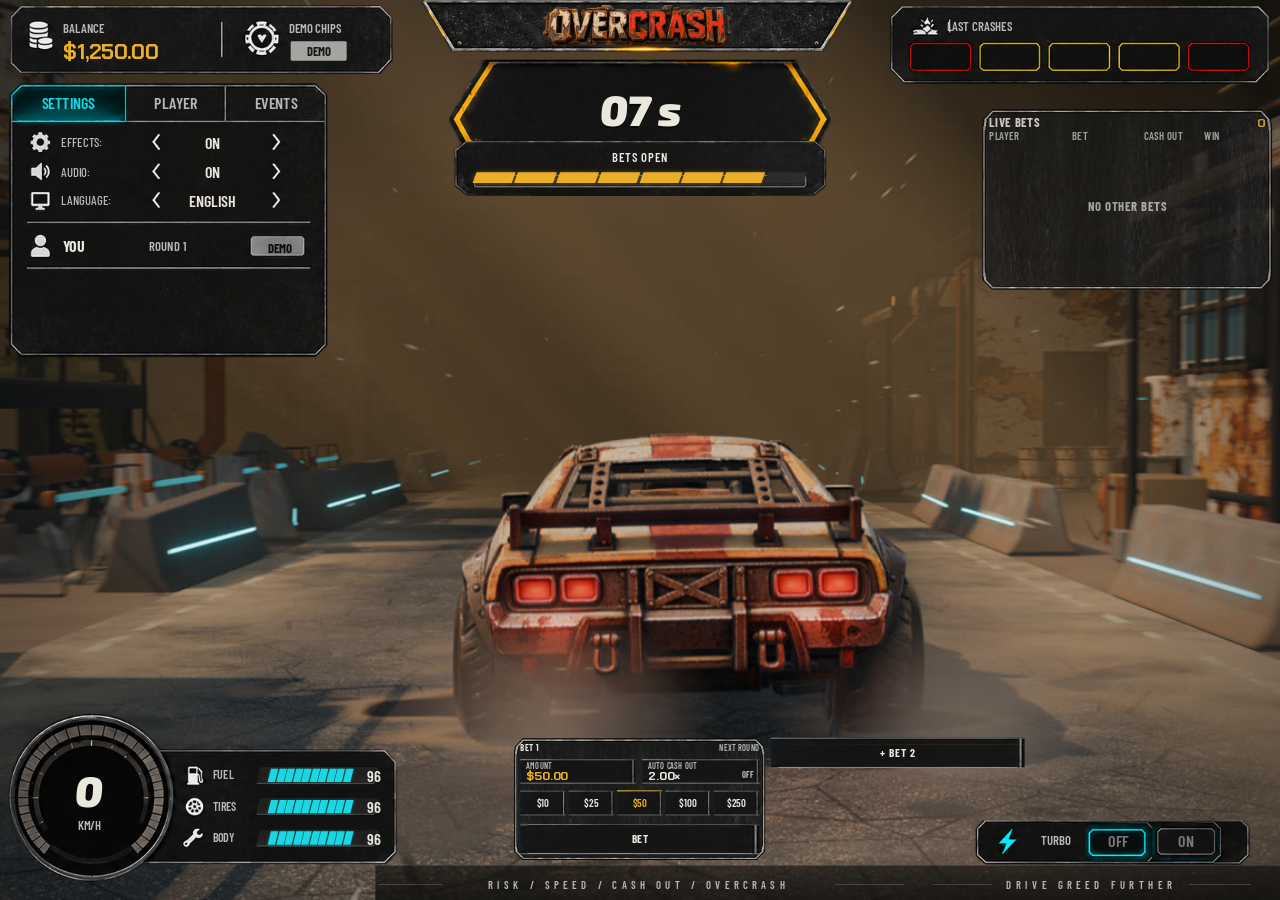
==== game/index.html @ f199aa6d "OverCrash: demo jogável (sem servidor) Co-Authored-By: Claude Opus 5.5 <noreply@anthropic.com>" ====
<!doctype html>
<html lang="pt-BR">
<head>
<meta charset="utf-8">
<meta name="viewport" content="width=device-width,initial-scale=1,viewport-fit=cover">
<title>OverCrash</title>
<link rel="preconnect" href="https://fonts.googleapis.com">
<link rel="preconnect" href="https://fonts.gstatic.com" crossorigin>
<link href="https://fonts.googleapis.com/css2?family=Barlow+Condensed:ital,wght@0,500;0,600;0,700;1,900&family=Chakra+Petch:wght@700&family=Exo+2:ital,wght@1,900&display=swap" rel="stylesheet">
<link rel="stylesheet" href="hud.css?v=41">
</head>
<body>
<main class="game" id="game" data-phase="idle">
  <video id="road" muted loop playsinline preload="auto" aria-hidden="true"></video>
  <!-- Cena de quebra (Blender, mesma câmera da corrida): entra por cima da corrida no fim da rodada -->
  <video class="crashVid" data-hazard="wall" muted playsinline preload="auto" aria-hidden="true" hidden></video>
  <video class="crashVid" data-hazard="cliff" muted playsinline preload="auto" aria-hidden="true" hidden></video>
  <video class="crashVid" data-hazard="bridge" muted playsinline preload="auto" aria-hidden="true" hidden></video>
  <div class="tint" aria-hidden="true"></div>

  <!-- Palco 1920×1080: coordenadas do quadro "HUD HÍBRIDO" do Figma (51:2715). Artes = PNGs do Codex. -->
  <div class="stage" id="stage">
    <!-- Fundo escuro do MENU dentro do palco: escurece o jogo, mas o painel aberto (z 5) fica por cima (Celio, 14/10) -->
    <div class="backdrop" id="backdrop" hidden></div>
    <div class="g" id="g-title" data-box="632,0,649,78" style="width:649px;height:78px"><div class="gi" style="transform:translate(-632px,0px)">
    <!-- Placa vazia + logo principal do Codex (item 9, Figma 67:8606; title-item9-layout.json × 1920/1672) -->
    <img class="art" src="assets/hud/title-empty.png" alt="" style="left:632px;top:0;width:649px;height:78px">
    <div class="title-logo" style="left:814px;top:6.89px;width:284.78px;height:63.7px">
      <img src="assets/hud/logo-principal.png" alt="OverCrash" style="left:-1.47px;top:-15.19px;width:289.32px;height:96.48px">
    </div>
    </div></div>
    <div class="g" id="g-balance" data-box="9,0,587,118" style="width:587px;height:118px"><div class="gi" style="transform:translate(-9px,0px)">
    <!-- Saldo -->
    <section aria-label="Saldo" data-i18n-aria="aBalance">
      <img class="art" src="assets/hud/balance.png" alt="" style="left:9px;top:0;width:587px;height:118px">
      <span class="t lbl" style="left:95px;top:28px;width:201px;height:28px" data-i18n="balance">SALDO</span>
      <strong class="t val amber" id="balance" style="left:94px;top:56px;width:300px;height:44px;font-size:32px">—</strong>
      <span class="t lbl" id="demoTitle" style="left:433px;top:29px;width:140px;height:25px" data-i18n="demoChips">FICHAS DEMO</span>
      <span class="t plate" id="demoMark" style="left:436px;top:62px;width:84px;height:29px">DEMO</span>
    </section>


    </div></div>
    <div class="g" id="g-history" data-box="1327,0,588,134" style="width:588px;height:134px"><div class="gi" style="transform:translate(-1327px,0px)">
    <!-- Últimas quebras -->
    <section aria-label="Últimas quebras" data-i18n-aria="aLast">
      <img class="art" src="assets/hud/history.png" alt="" style="left:1327px;top:0;width:588px;height:134px">
      <span class="t lbl" style="left:1420px;top:24px;width:367px;height:30px" data-i18n="lastCrashes">ÚLTIMAS QUEBRAS</span>
      <ol id="history" class="history"></ol>
    </section>


    </div></div>
    <div class="g" id="g-side" data-box="8,119,488,424" style="width:488px;height:424px"><div class="gi" style="transform:translate(-8px,-119px)">
    <!-- Painel lateral -->
    <aside aria-label="Painel" data-i18n-aria="aPanel">
      <!-- Painel sem os ícones fixos de eventos (Codex, item 10, Figma 67:8766); cada evento desenha o seu ícone -->
      <img class="art" src="assets/hud/side-sem-eventos.png" alt="" style="left:8px;top:119px;width:488px;height:424px">
      <div class="tabs" role="tablist">
        <img class="art" id="tabArtOff" src="assets/hud/tab-player.png" alt="" hidden>
        <img class="art" id="tabArtOn" src="assets/hud/tab-config-active.png" alt="" hidden>
        <button class="t tab" role="tab" aria-selected="true" data-tab="config" data-i18n="tabConfig" style="left:14px;top:124px;width:177px;height:58px">CONFIGURAÇÃO</button>
        <button class="t tab" role="tab" aria-selected="false" data-tab="player" data-i18n="tabPlayer" style="left:188px;top:124px;width:151px;height:58px">JOGADOR</button>
        <button class="t tab" role="tab" aria-selected="false" data-tab="events" data-i18n="tabEvents" style="left:339px;top:124px;width:150px;height:58px">EVENTOS</button>
      </div>

      <!-- Aba CONFIGURAÇÃO: composição da arte (3 ajustes, jogador, 3 últimos eventos) -->
      <div data-pane="config">
        <span class="t lbl2" style="left:92px;top:195px;width:150px;height:37px" data-i18n="effects">EFEITOS:</span>
        <button class="t arrow" id="autoDown" aria-label="Ligar ou desligar os efeitos" data-i18n-aria="aFx" style="left:216px;top:192px;width:40px;height:43px"></button>
        <button class="t setv center" id="autoVal" aria-label="Efeitos" style="left:256px;top:195px;width:125px;height:37px">ON</button>
        <button class="t arrow" id="autoUp" aria-label="Ligar ou desligar os efeitos" data-i18n-aria="aFx" style="left:396px;top:192px;width:40px;height:43px"></button>

        <span class="t lbl2" style="left:92px;top:239px;width:150px;height:37px" data-i18n="audio">ÁUDIO:</span>
        <button class="t arrow" data-toggle="audio" aria-label="Ligar ou desligar o som" data-i18n-aria="aSound" style="left:216px;top:236px;width:40px;height:43px"></button>
        <button class="t setv center" id="audioVal" data-toggle="audio" aria-label="Áudio" style="left:256px;top:239px;width:125px;height:37px">ON</button>
        <button class="t arrow" data-toggle="audio" aria-label="Ligar ou desligar o som" data-i18n-aria="aSound" style="left:396px;top:236px;width:40px;height:43px"></button>

        <span class="t lbl2" style="left:92px;top:282px;width:150px;height:37px" data-i18n="language">IDIOMA:</span>
        <button class="t arrow" data-lang-step="-1" aria-label="Idioma anterior" data-i18n-aria="aLangPrev" style="left:216px;top:279px;width:40px;height:43px"></button>
        <output class="t setv center" id="langVal" aria-label="Idioma" style="left:256px;top:282px;width:125px;height:37px">PORTUGUÊS</output>
        <button class="t arrow" data-lang-step="1" aria-label="Próximo idioma" data-i18n-aria="aLangNext" style="left:396px;top:279px;width:40px;height:43px"></button>

        <span class="t name" id="playerName" style="left:94px;top:348px;width:118px;height:40px">VOCÊ</span>
        <span class="t lbl" id="playerRounds" style="left:224px;top:348px;width:150px;height:40px">RODADA 0</span>
        <span class="t plate2 center" id="playerDemo" style="left:384px;top:355px;width:72px;height:32px">DEMO</span>

        <ol class="mini-log" id="miniLog"></ol>
      </div>

      <!-- Aba JOGADOR: jogo responsável -->
      <div class="pane" data-pane="player" hidden>
        <div class="row"><span data-i18n="sessTime">TEMPO DE SESSÃO</span><b id="sessTime">0 min</b></div>
        <div class="row"><span data-i18n="rounds">RODADAS</span><b id="sessRounds">0</b></div>
        <div class="row"><span data-i18n="result">RESULTADO</span><b id="sessNet">R$ 0,00</b></div>
        <div class="row"><span data-i18n="lossLimit">LIMITE DE PERDA</span><b id="sessLimit">SEM LIMITE</b></div>
        <div class="row limit"><input id="limitIn" aria-label="Limite de perda em 24 horas (R$)" data-i18n-aria="aLimit" type="number" min="1" step="1" inputmode="numeric" placeholder="R$ limite"><button type="button" id="limitSet" data-i18n="apply">APLICAR</button></div>
        <p class="note" data-i18n="limitNote">O limite só pode ser reduzido nesta sessão.</p>
        <button type="button" class="ghost" id="sessionEnd" data-i18n="takeBreak">FAZER UMA PAUSA</button>
      </div>

      <!-- Aba EVENTOS: registro completo -->
      <div class="pane" data-pane="events" hidden><ol class="log" id="log"><li class="muted">Nenhum evento ainda.</li></ol></div>
    </aside>


    </div></div>
    <div class="g" id="g-speed" data-box="6,793,598,269" style="width:598px;height:269px"><div class="gi" style="transform:translate(-6px,-793px)">
    <!-- Velocímetro e telemetria -->
    <section aria-label="Painel do carro" data-i18n-aria="aCar">
      <img class="art" src="assets/hud/speed-telemetry.png" alt="" style="left:6px;top:793px;width:598px;height:269px">
      <svg class="arc" id="arc" viewBox="0 0 1920 1080" aria-hidden="true"></svg>
      <strong class="t speed center" id="speed" style="left:47px;top:879px;width:171px;height:72px">0</strong>
      <span class="t lbl center" style="left:69px;top:953px;width:130px;height:28px">KM/H</span>
      <span class="t lbl tele-l" style="left:319px;top:878px;width:90px;height:28px" data-i18n="fuel">COMBUSTÍVEL</span>
      <span class="t lbl tele-l" style="left:319px;top:925px;width:90px;height:28px" data-i18n="tires">PNEUS</span>
      <span class="t lbl tele-l" style="left:319px;top:972px;width:90px;height:28px" data-i18n="hull">LATARIA</span>
      <div class="segs" id="fuel" style="left:404px;top:883px"></div>
      <div class="segs" id="tires" style="left:404px;top:930px"></div>
      <div class="segs" id="hull" style="left:404px;top:977px"></div>
      <span class="t num2 center" id="fuelN" style="left:540px;top:878px;width:41px;height:30px">—</span>
      <span class="t num2 center" id="tiresN" style="left:540px;top:925px;width:41px;height:30px">—</span>
      <span class="t num2 center" id="hullN" style="left:540px;top:972px;width:41px;height:30px">—</span>
    </section>


    </div></div>
    <!-- Turbo (só visual: não muda o resultado). Mesmas peças e coordenadas do conceito. -->
    <div class="g" id="g-turbo" data-box="1458,961,419,73" style="width:419px;height:73px"><div class="gi" style="transform:translate(-1458px,-961px)">
    <section aria-label="Turbo">
      <img class="art" src="assets/hud/turbo.png" alt="" style="left:1458px;top:961px;width:419px;height:73px">
      <img class="art" id="turboGlow" src="assets/hud/turbo-on.png" alt="" style="left:1726px;top:962px;width:100px;height:59px">
      <img class="art" id="turboPlain" src="assets/hud/turbo-off.png" alt="" style="left:1628px;top:967px;width:94px;height:51px">
      <span class="t lbl center" style="left:1535px;top:970px;width:91px;height:41px">TURBO</span>
      <span class="t sw center" id="turboOff" style="left:1637px;top:973px;width:76px;height:37px">OFF</span>
      <span class="t sw center" id="turboOn" style="left:1739.5px;top:973px;width:73px;height:37px">ON</span>
      <button class="t hit" id="turbo" role="switch" aria-checked="false" aria-label="Turbo" style="left:1458px;top:961px;width:419px;height:73px"></button>
      <i class="turboFill" id="turboFill" style="left:1640px;top:1014px"></i>
    </section>
    </div></div>

    <!-- Rodada compartilhada (Codex, item 11, Figma 68:8827): componentes montados pelo hud.js em unidades do quadro do Codex -->
    <div class="g c" id="g-phase"></div>
    <div class="g c" id="g-live"></div>
    <div class="g c" id="g-bet1"></div>
    <div class="g c" id="g-bet2"></div>
    <div class="g c" id="g-toast" aria-live="polite"></div>
    <div class="g c" id="g-mhead"></div>
    <div class="g c" id="g-mbal"></div>
    <div class="g c" id="g-mhist"></div>
    <div class="g c" id="g-tele"></div>
    <!-- TURBO no celular (Celio, 14/10: "não estou vendo o turbo no mobile"); no desktop fica no painel do conceito -->
    <div class="g c" id="g-mturbo"><button type="button" class="m-turbo" id="mTurbo" aria-label="Turbo"><img src="assets/hud/eventos/turbo-activated.png" alt=""><span>TURBO</span></button></div>

    <!-- Rodapé do conceito (só desktop): faixa escura + duas frases com fios, medidas no quadro aprovado -->
    <div class="foot-band" id="footBand" aria-hidden="true"></div>
    <div class="g" id="g-foot" data-box="567,1040,789,32" style="width:789px;height:32px" aria-hidden="true"><div class="gi" style="transform:translate(-567px,-1040px)">
      <i class="fline" style="left:567px;top:1056px;width:97px"></i>
      <span class="t foot" data-i18n="foot1" style="left:664px;top:1040px;width:588px;height:32px">RISCO / VELOCIDADE / RETIRADA / OVERCRASH</span>
      <i class="fline" style="left:1252px;top:1056px;width:104px"></i>
    </div></div>
    <div class="g" id="g-tag" data-box="1400,1040,476,32" style="width:476px;height:32px" aria-hidden="true"><div class="gi" style="transform:translate(-1400px,-1040px)">
      <i class="fline" style="left:1400px;top:1056px;width:89px"></i>
      <span class="t foot" data-i18n="foot2" style="left:1489px;top:1040px;width:295px;height:32px">LEVE A AMBIÇÃO MAIS LONGE</span>
      <i class="fline" style="left:1784px;top:1056px;width:92px"></i>
    </div></div>
  </div>
  <p class="status" id="status" role="status" hidden></p>
  <div class="modal" id="modal" hidden><div class="in"><p id="modalText"></p><button type="button" class="again" id="modalOk"><span id="modalBtn">OK</span></button></div></div>
  <!-- Colisão: camadas do Codex (Figma 62:3517), centradas como no componente "result / perdeu" (1248×702 em 1920×1080) -->
  <div class="crash" id="crash" hidden aria-live="assertive">
    <div class="crash-box" id="crashBox">
      <img class="c-glass" src="assets/crash/vidro-trincado.png" alt="">
      <img class="c-parts" src="assets/crash/particulas.png" alt="">
      <img class="c-title" id="crashArt" src="assets/resultado/quebrou-pt.png" alt="">
      <span class="c-mult" id="crashMult">EM 1,00×</span>
      <span class="c-cap" id="crashCap" data-i18n="roundOver">RODADA ENCERRADA</span>
    </div>
  </div>
  <div class="fx" id="fx" aria-hidden="true"><div class="fx-speed"></div><div class="fx-red"></div><svg class="fx-cracks" viewBox="0 0 1000 1000" preserveAspectRatio="none"><g id="cracks"></g></svg></div>
  <!-- Vitória: camadas do Codex (prévia previews/victory-*.png, caixa 960×540; posições medidas nela) -->
  <div class="result" id="result" hidden aria-live="polite">
    <div class="rbox" id="winBox">
      <img class="letter" id="winArt" src="assets/resultado/no-bolso-pt.png" alt="">
      <div class="wvalue"><strong id="winMain">+R$ 0,00</strong></div>
      <span class="wtext" id="winText"></span>
      <button type="button" class="again" id="again"><span data-i18n="again">NOVA CORRIDA</span></button>
    </div>
  </div>
</main>
<script src="hud.js?v=54"></script>
</body>
</html>
---- game/hud.css ----
/* OverCrash · HUD v3 (Claude). Arte do Codex (PNGs do quadro híbrido do Figma) + textos e indicadores vivos.
   O palco tem 1920×1080 e é escalado para caber na tela; o vídeo de fundo cobre a tela inteira. */
:root{
  --txt:#eae7dd; --mute:#b7b9b8; --amber:#eaaf28; --cyan:#19d7e3; --red:#e8331b; --ink:#0c1010;
  --label:"Barlow Condensed",sans-serif; --value:"Chakra Petch",sans-serif; --big:"Exo 2",sans-serif;
}
*{box-sizing:border-box}
[hidden]{display:none!important}
html,body{margin:0;height:100%;background:#0b0b0a;overflow:hidden}
body{font-family:var(--label);color:var(--txt)}
.game{position:fixed;inset:0;overflow:hidden;background:#0b0b0a}
#road,.crashVid{position:absolute;inset:0;width:100%;height:100%;object-fit:cover;transition:filter .15s}
.tint{position:absolute;inset:0;pointer-events:none;background:radial-gradient(ellipse at 50% 60%,transparent 50%,#0b0b0a99 100%)}

.stage{position:absolute;left:0;top:0;width:1920px;height:1080px;transform-origin:0 0}
/* Grupos: cada painel é movido inteiro pelo layout (hud.js); por dentro mantém as coordenadas do Figma */
.g{position:absolute;left:0;top:0;transform-origin:0 0}
.gi{position:absolute;left:0;top:0}
.menu{position:absolute;display:none;align-items:center;gap:10px;height:64px;padding:0 22px;border:2px solid #4b5052;cursor:pointer;
  background:linear-gradient(#24272a,#141617);color:var(--txt);font:700 28px var(--label);letter-spacing:.08em;
  clip-path:polygon(10px 0,100% 0,100% calc(100% - 10px),calc(100% - 10px) 100%,0 100%,0 10px)}
.menu::before{content:"";width:26px;height:18px;background:linear-gradient(var(--txt) 0 3px,transparent 3px 7.5px,var(--txt) 7.5px 10.5px,transparent 10.5px 15px,var(--txt) 15px 18px)}
.menu[aria-expanded="true"]{border-color:var(--cyan);color:var(--cyan)}
.backdrop{position:absolute;inset:-4000px;background:#000a;z-index:4}   /* dentro do palco: cobre a tela toda, abaixo do painel aberto */
.stage .art{position:absolute;display:block;pointer-events:none;user-select:none}
.title-logo{position:absolute;overflow:hidden;pointer-events:none}
.title-logo img{position:absolute;display:block;user-select:none}
.t{position:absolute;margin:0;padding:0;display:flex;align-items:center;white-space:nowrap;line-height:1}
.center{justify-content:center;text-align:center}
.right{justify-content:flex-end;text-align:right}
button.t,.cta,.hit{background:none;border:0;color:inherit;font:inherit;cursor:pointer;padding:0}
button:disabled{cursor:default}
button:focus-visible{outline:2px solid var(--cyan);outline-offset:2px}

.lbl{font:600 24.1px var(--label);color:var(--mute)}
.lbl2{font:500 23px var(--label);color:var(--mute)}
.spaced{font:500 18.4px var(--label);letter-spacing:2.3px}
.val{font-family:var(--value);font-weight:700}
.amber{color:var(--amber)}
.mult{justify-content:center;font:italic 900 119.4px var(--big);letter-spacing:-2.3px;color:var(--txt);text-shadow:0 4px 0 #0008}
.setv{font:600 24.1px var(--label);color:var(--txt)}
.name{font:700 26.4px var(--label);color:var(--txt)}
.plate{justify-content:center;font:700 23px var(--label);color:#171918;background:#a3a5a0;border-radius:2px}
.plate2{font:700 23px var(--label);color:#202322}
.speed{font:italic 900 65.4px var(--big);letter-spacing:-1.1px;color:var(--txt)}
.num2{font:600 24.1px var(--label);color:var(--txt)}
.sw{font:600 24.1px var(--label);color:#777c79}
.sw.on{color:var(--cyan)}

/* Abas */
/* button.tab: mais específico que button.t (font:inherit), senão a aba cai para 16 px */
button.tab{justify-content:center;font:600 23px var(--label);color:var(--mute)}
.tab[aria-selected="true"]{color:var(--cyan)}
.arrow{opacity:.001}
.arrow:disabled{cursor:default}

/* Últimas quebras: etiquetas de arte por cima das molduras fixas */
.history{list-style:none;margin:0;padding:0}
.history li{position:absolute;top:61px;width:98px;height:50px;display:flex;align-items:center;justify-content:center;
  font:600 28.7px var(--label);background:center/100% 100% no-repeat}
.history li[data-tier="low"]{color:var(--red);background-image:url(assets/hud/history-01-danger.png)}
.history li[data-tier="mid"]{color:var(--amber);background-image:url(assets/hud/history-02-amber.png)}
.history li.empty{color:var(--mute)}

/* Barra do freio automático: 6 segmentos */
.autobar{position:absolute;display:flex;gap:0;height:15px}
.autobar i{width:83px;height:15px;transform:skewX(-28deg);margin-right:0;position:relative}
.autobar i b{position:absolute;inset:2px 3px;background:var(--amber);transform-origin:left;transform:scaleX(0);box-shadow:0 0 8px #eaaf2866}

/* Aposta */
#chips button{position:absolute;display:flex;align-items:center;justify-content:center;font:600 25.2px var(--label);color:var(--txt);background:none;isolation:isolate}
/* Acesa: peça chip-25-active do Codex (85×56 no quadro) centrada na moldura + preenchimento âmbar do Figma (vetor 60:3250) */
#chips button[aria-checked="true"]{color:#111513}
#chips button[aria-checked="true"]::after{content:"";position:absolute;left:50%;top:50%;width:85px;height:56.3px;transform:translate(-50%,-50%);z-index:-2;
  background:center/100% 100% no-repeat url(assets/hud/chip-25-active.png)}
#chips button[aria-checked="true"]::before{content:"";position:absolute;left:50%;top:50%;width:73.5px;height:45.9px;transform:translate(-50%,-50%);z-index:-1;background:#eaaf28;
  clip-path:polygon(4.6px 0,calc(100% - 4.6px) 0,100% 4.6px,100% calc(100% - 4.6px),calc(100% - 4.6px) 100%,4.6px 100%,0 calc(100% - 4.6px),0 4.6px)}
#chips button:disabled:not([aria-checked="true"]){color:#6d706e}
.halo-cover{position:absolute;left:110px;top:598px;width:106px;height:77px;background:#1a1b1c;filter:blur(5px);border-radius:10px;pointer-events:none}
.release{justify-content:center}
.release span{margin-left:120px;font:600 31px var(--label);color:var(--txt);width:295px;text-align:center}
.release:disabled span{color:#6d706e}
.release:not(:disabled):hover{filter:brightness(1.25)}

/* Velocímetro: arco ativo em segmentos */
.arc{position:absolute;left:0;top:0;width:1920px;height:1080px;pointer-events:none}
.arc path{fill:#2a3033;opacity:0}
.arc path.on{fill:var(--cyan);opacity:1;filter:drop-shadow(0 0 4px #19d7e388)}

/* Telemetria: 10 segmentos */
.segs{position:absolute;display:flex;gap:1.5px;height:20px}
.segs i{width:11px;height:20px;transform:skewX(-14deg);background:transparent}
.segs i.on{background:var(--cyan);box-shadow:0 0 5px #19d7e355}
.segs.low i.on{background:var(--red);box-shadow:0 0 5px #e8331b66}

/* Botão principal */
.cta{position:absolute;padding:0;transition:filter .12s,transform .08s}
.cta img{position:absolute;inset:0;width:100%;height:100%}
.ctaTitle{justify-content:center;font:italic 900 53.9px var(--label);color:var(--ink)}
.ctaValue{justify-content:center;font:700 33.3px var(--label);color:var(--ink)}
.cta:disabled{filter:grayscale(.85) brightness(.55)}
.cta:not(:disabled):hover{filter:brightness(1.08)}
.cta:not(:disabled):active{transform:translateY(2px)}
.hit{position:absolute}
.turboFill{position:absolute;display:block;width:0;height:3px;background:var(--cyan);box-shadow:0 0 6px var(--cyan)}

/* Abas JOGADOR e EVENTOS: painel por cima da composição */
.pane{position:absolute;left:16px;top:182px;width:472px;height:353px;padding:16px 22px;
  background:linear-gradient(#1b1d1e,#151617);font:600 21px var(--label);color:var(--mute);overflow:auto}
.pane .row{display:flex;justify-content:space-between;align-items:center;padding:7px 0;border-bottom:1px solid #2c2f30}
.pane .row b{color:var(--txt);font-weight:600}
.pane .limit input{width:58%;height:38px;background:#0f1011;border:1px solid #3a3e40;color:var(--txt);font:600 20px var(--label);padding:0 10px}
.pane .limit button,.pane .ghost{height:38px;padding:0 16px;background:#2a2e30;border:1px solid #474c4f;color:var(--txt);font:700 19px var(--label);letter-spacing:.06em;cursor:pointer}
.pane .note{margin:8px 0 10px;font-size:17px;color:#8d918f}
.pane .ghost{width:100%}
.log,.mini-log{list-style:none;margin:0;padding:0}
.log li{display:flex;gap:14px;padding:6px 0;border-bottom:1px solid #2a2d2e}
.log time{color:#8d918f;min-width:52px}
.log span{color:var(--txt)}
.log .muted{color:#8d918f}
.mini-log li{position:absolute;left:44px;width:430px;height:36px;display:flex;align-items:center;font:600 23px var(--label)}
.mini-log time{width:111px;font-weight:500;color:var(--mute)}
.mini-log img{position:absolute;left:74.2px;top:4.2px;width:27.6px;height:27.6px}
.mini-log span{color:var(--mute)}
.mini-log li:first-child span{color:var(--cyan)}

/* Momentos de impacto (tela inteira) */
#road.frozen{filter:grayscale(.65) contrast(1.25) brightness(.62)}
.game.lose #road.frozen{filter:grayscale(.4) contrast(1.3) brightness(.5) sepia(.35) hue-rotate(-20deg) saturate(1.6)}
.fx{position:absolute;inset:0;pointer-events:none}
.fx>div,.fx svg{position:absolute;inset:0;width:100%;height:100%;opacity:0}
.fx-speed{background:repeating-conic-gradient(from 0deg at 50% 52%,transparent 0 2.4deg,#ffffff55 2.4deg 2.7deg,transparent 2.7deg 6deg);
  -webkit-mask:radial-gradient(ellipse at 50% 52%,transparent 22%,#000 70%);mask:radial-gradient(ellipse at 50% 52%,transparent 22%,#000 70%)}
.fx-red{background:radial-gradient(ellipse at 50% 50%,#e8331b33,#e8331b88)}
.fx-cracks path{fill:none;stroke:#f3efe4;stroke-width:2.2;stroke-linecap:round;filter:drop-shadow(1px 1px 0 #000)}
.fx.speed .fx-speed{animation:lines .9s ease-out}
.fx.win .fx-speed{animation:lines 1.2s ease-out}
.fx.lose .fx-red{animation:redhold 1.8s ease-out forwards}
.fx.lose .fx-cracks{opacity:1}
.fx.lose .fx-cracks path{stroke-dasharray:var(--len);stroke-dashoffset:var(--len);animation:crack .2s ease-out forwards}
@keyframes lines{0%{opacity:0;transform:scale(1.12)}25%{opacity:1}100%{opacity:0;transform:scale(1)}}
@keyframes redhold{0%{opacity:1}100%{opacity:.55}}
@keyframes crack{to{stroke-dashoffset:0}}
.game.shake .stage{animation:shake .45s}
@keyframes shake{15%{translate:-8px 5px}30%{translate:7px -6px}45%{translate:-5px 3px}60%{translate:4px -2px}80%{translate:-2px 1px}}

/* Vitória (camadas do Codex): caixa de 960×540; posições medidas na prévia previews/victory-pt.png */
.result{position:absolute;inset:0;pointer-events:none;background:radial-gradient(ellipse at 50% 42%,#0b0b0a99 0%,#0b0b0ad9 70%);animation:dim .3s ease-out both}
@keyframes dim{from{opacity:0}to{opacity:1}}
.rbox{position:absolute;left:0;top:0;width:960px;height:540px;transform-origin:0 0}
.rbox .letter{position:absolute;left:29.4px;top:-99.9px;width:900px;height:506.6px;animation:slam .34s cubic-bezier(.2,1.5,.45,1) .04s both}
.wvalue{position:absolute;left:159px;top:217px;width:643px;height:117px;display:flex;align-items:center;justify-content:center;animation:capIn .3s ease-out .2s both;
  border-style:solid;border-width:0;border-image:url(assets/hud/mult-frame.png) 14 80 14 80 fill / 16px 92px stretch}
.wvalue strong{font:700 58px var(--value);color:var(--amber)}
.wtext{position:absolute;left:150px;top:356px;width:660px;height:36px;display:flex;align-items:center;justify-content:center;white-space:nowrap;overflow:hidden;font:700 max(30px,calc(13px / var(--rs,1))) var(--label);color:#f2e5ce;
  text-shadow:0 2px 6px #000;animation:capIn .3s ease-out .32s both}
.again{position:absolute;left:290px;top:442px;width:380px;height:62px;border:0;padding:0;cursor:pointer;pointer-events:auto;
  background:center/100% 100% no-repeat url(assets/hud/button-neutral.png);animation:capIn .3s ease-out .45s both;
  transform-origin:50% 0;scale:max(1,calc(44 / (62 * var(--rs,1))))}
.again span{font:700 30px var(--label);color:#f2e5ce}
.again:hover{filter:brightness(1.25)}
.status{display:none}

/* Rodapé do conceito (só desktop) */
.foot-band{position:absolute;height:52px;z-index:-1;pointer-events:none;border-top:1px solid #ffffff1f;
  background:linear-gradient(#0b0b0a99,#0b0b0acc)}
.foot{justify-content:center;font:600 16.5px var(--label);letter-spacing:.42em;color:var(--mute)}
.fline{position:absolute;display:block;height:1px;background:#8d918f80}

/* Colisão (arte do Codex): vidro, partículas e letreiro entram por camadas e ficam até a próxima corrida */
.crash{position:absolute;inset:0;pointer-events:none;background:radial-gradient(ellipse at 50% 46%,transparent 30%,#6e0b0480 75%,#3a0502c0 100%);transition:opacity .25s}
.crash.out{opacity:0}
.crash-box{position:absolute;left:0;top:0;width:1248px;height:702px;transform-origin:0 0}
.crash-box img{position:absolute;inset:0;width:100%;height:100%}
.c-glass{opacity:.75;animation:glassIn .16s ease-out both}
.c-parts{animation:partsOut 1.3s cubic-bezier(.15,.8,.3,1) both}
.c-title{animation:slam .34s cubic-bezier(.2,1.5,.45,1) .04s both}
.c-title-text{position:absolute;left:0;right:0;top:215px;text-align:center;font:italic 900 168px/1 var(--big);letter-spacing:-2px;color:#e8331b;
  -webkit-text-stroke:5px #1a0503;paint-order:stroke fill;text-shadow:0 8px 0 #3a0905,0 0 40px #000;animation:slam .34s cubic-bezier(.2,1.5,.45,1) .04s both}
.c-mult,.c-cap{position:absolute;left:174px;width:900px;text-align:center;font-family:var(--label);font-weight:600;color:#f2e8d4;text-shadow:0 2px 6px #000;animation:capIn .3s ease-out .32s both}
.c-mult{top:490px;height:60px;font-size:42px;letter-spacing:5px;line-height:60px}
.c-cap{top:549px;height:60px;font-size:24px;letter-spacing:3px;line-height:60px}
.crash.shake .crash-box{animation:boxShake .4s .05s}
@keyframes glassIn{0%{opacity:0;transform:scale(1.18)}100%{opacity:.75;transform:scale(1)}}
@keyframes partsOut{0%{opacity:0;transform:scale(.45)}12%{opacity:1}100%{opacity:.85;transform:scale(1.04)}}
@keyframes slam{0%{opacity:0;transform:scale(2.3)}60%{opacity:1}100%{opacity:1;transform:scale(1)}}
@keyframes capIn{0%{opacity:0;transform:translateY(12px)}100%{opacity:1;transform:none}}
@keyframes boxShake{20%{translate:-14px 8px}40%{translate:11px -9px}60%{translate:-7px 5px}80%{translate:4px -2px}}

@media (prefers-reduced-motion:reduce){.fx>div,.fx svg,.result *,.crash *{animation:none!important}}

/* ================= Rodada compartilhada (Codex, item 11, Figma 68:8827) =================
   Componentes em unidades do quadro do Codex; o layout (hud.js) escala o grupo inteiro. */
.g.c{pointer-events:none}
.g.c > *{pointer-events:auto}
.g.c .bg{position:absolute;left:0;top:0;width:100%;height:100%;pointer-events:none;user-select:none}
.g.c [data-fit]{white-space:nowrap;overflow:hidden}

/* Aposta */
.b-top{position:absolute;display:flex;align-items:center;justify-content:space-between;gap:8px}
.b-ttl{font:700 12px var(--label);letter-spacing:.04em;color:var(--txt)}
.b-st{font:600 11px var(--label);letter-spacing:.04em;color:var(--mute);text-align:right}
.b-st-placed,.b-st-running{color:var(--txt)}
.b-st-won{color:var(--cyan)}
.b-st-lost{color:var(--red)}
.field{position:absolute;border-style:solid;border-width:0;border-image:url(assets/rodada/input.png) 22 fill / 11px stretch}
.f-l{position:absolute;left:10px;top:5px;font:600 11px var(--label);letter-spacing:.03em;color:var(--mute)}
.f-v{position:absolute;left:10px;bottom:4px;right:34px;height:22px;display:flex;align-items:center;font:700 18px var(--value);color:var(--txt);background:none;border:0;padding:0}
.f-v.amber{color:var(--amber);right:10px}
.f-in{width:auto;outline:none;cursor:text}
.f-in:disabled{cursor:default;color:var(--txt)}
.f-in:focus{color:var(--amber)}
.f-on{position:absolute;right:6px;bottom:3px;min-width:28px;height:24px;padding:0 4px;border:0;background:none;cursor:pointer;font:700 11px var(--label);color:#6d706e}
.f-on.on{color:var(--cyan)}
.f-on:disabled{cursor:default}
.chip{position:absolute;display:flex;align-items:center;justify-content:center;cursor:pointer;font:600 12px var(--label);color:var(--txt);
  border-style:solid;border-width:0;border-image:url(assets/rodada/input.png) 22 fill / 9px stretch;background:none;padding:0}
.chip.sel{color:var(--amber);box-shadow:inset 0 2px 0 var(--amber)}
.chip:disabled{cursor:default;color:#6d706e}
.chip.sel:disabled{color:#b88a22}
.b-act{position:absolute;display:flex;flex-direction:column;align-items:center;justify-content:center;gap:1px;cursor:pointer;padding:0 10px;
  border-style:solid;border-width:0;border-image:url(assets/rodada/action-neutral.png) 30 fill / 12px stretch;background:none;color:var(--txt)}
.b-act .a1{max-width:100%;font:700 16px var(--label);letter-spacing:.04em}
.b-act .a2{font:700 15px var(--value);color:var(--amber)}
.b-act.cash{border-image:url(assets/rodada/action-cashout.png) 30 fill / 12px stretch;color:var(--ink)}
.b-act.cash .a1{font:italic 900 17px var(--label)}
.b-act.cash .a2{color:var(--ink)}
.b-act:disabled{cursor:default}
.b-act:disabled .a1{color:#9a9d9a}
.b-act:not(:disabled):hover{filter:brightness(1.12)}
.b-act:not(:disabled):active{transform:translateY(1px)}
.g[data-state="won"] .b-act .a1{color:var(--txt)}

/* Fase: contagem de 8 s ou multiplicador da rodada */
.p-big{position:absolute;display:flex;align-items:center;justify-content:center;font:italic 900 78px/1 var(--big);letter-spacing:-1.5px;color:var(--txt);text-shadow:0 3px 0 #0008}
.p-big.sm{font-size:30px;letter-spacing:-.5px}
.p-big.crashed{color:var(--red)}
.p-lbl,.p-sub{position:absolute;display:flex;align-items:center;justify-content:center;font:600 11px var(--label);letter-spacing:.06em;color:var(--txt)}
.p-sub{font-size:9px;color:var(--mute)}
.p-segs{position:absolute;display:flex;gap:3px}
.p-segs i{flex:1;background:#2a2d2e;transform:skewX(-20deg)}
.p-segs i.on{background:var(--amber);box-shadow:0 0 6px #eaaf2866}

/* Apostas ao vivo (só dados reais; sem jogadores falsos) */
.l-ttl{position:absolute;font:700 12px var(--label);letter-spacing:.04em;color:var(--txt)}
.l-n{position:absolute;font:700 12px var(--value);color:var(--amber)}
.l-h{position:absolute;font:600 10px var(--label);letter-spacing:.04em;color:var(--mute)}
.l-rows{position:absolute;overflow-y:auto;scrollbar-width:thin}
.l-row{position:relative;border-top:1px solid #ffffff12}
.l-row span{position:absolute;top:50%;transform:translateY(-50%);font:600 12px var(--label);color:var(--txt)}
.l-row.out span:nth-child(3),.l-row.out span:nth-child(4){color:var(--cyan)}
.l-empty,.l-empty2{position:absolute;text-align:center;font:700 11px var(--label);letter-spacing:.04em;color:var(--mute)}
.l-empty2{font-weight:500;letter-spacing:0}

/* Aviso pequeno de vitória: ~2 s, sem parar o carro nem escurecer a tela */
#g-toast{opacity:0;transition:opacity .25s}
#g-toast.show{opacity:1;animation:toastIn .3s cubic-bezier(.2,1.3,.4,1)}
@keyframes toastIn{from{translate:0 -10px}to{translate:0 0}}
.w-t{position:absolute;font:italic 900 15px var(--label);letter-spacing:.02em;color:var(--txt)}
.w-s{position:absolute;font:600 10px var(--label);letter-spacing:.03em;color:var(--mute)}
.w-v{position:absolute;font:700 22px var(--value);color:var(--amber)}

/* Celular: cabeçalhos e telemetria na faixa do Codex (9 fatias) */
#g-mhead,#g-mbal,#g-mhist,#g-tele{border-style:solid;border-width:0;border-image:url(assets/rodada/faixa.png) 36 fill / 12px stretch}
.m-l{position:absolute;font:600 11px var(--label);letter-spacing:.03em;color:var(--mute)}
.m-bal{position:absolute;font:700 16px var(--value);color:var(--amber)}
.m-bal.big{font-size:19px}
.m-hist{position:absolute;display:flex;gap:7px;overflow:hidden;white-space:nowrap}
.m-hist b{font:700 11px var(--label)}
.m-hist b.low{color:var(--red)}
.m-hist b.mid{color:var(--amber)}
.m-menu{position:absolute;display:flex;align-items:center;justify-content:center;cursor:pointer;font:700 11px var(--label);letter-spacing:.06em;color:var(--txt);
  background:#ffffff08;border:1px solid #ffffff1c}
#g-tele{display:flex;align-items:center;justify-content:space-around;padding:0 6px}
.t-s{font:700 11px var(--label);color:var(--txt)}
.t-k{font:600 11px var(--label);color:var(--cyan)}
.t-k b{font-weight:700}

/* Mensagens */
.status{display:block;position:absolute;left:50%;bottom:12%;transform:translateX(-50%);margin:0;padding:10px 18px;max-width:90vw;
  background:#0e0f0fe6;border:1px solid #4b5052;font:600 15px var(--label);letter-spacing:.03em;color:var(--txt);text-align:center;z-index:20}
.modal{position:absolute;inset:0;display:grid;place-items:center;background:#000a;z-index:30}
.modal .in{width:min(440px,90vw);padding:22px;background:#151617;border:1px solid #4b5052;text-align:center}
.modal p{margin:0 0 16px;font:600 18px/1.4 var(--label);color:var(--txt)}
.modal .again{position:static;width:100%;height:52px;scale:1;animation:none}

/* EFEITOS desligados (painel lateral): sem tremor, flash vermelho, vidro e linhas de velocidade */
/* EFEITOS OFF: só tremor, flash e linhas de velocidade. O vidro e os fragmentos do QUEBROU ficam sempre (Celio, 14/10) */
.game.no-fx .fx{display:none}
.game.no-fx .crash{background:none}
button.setv{background:none;border:0;cursor:pointer;padding:0;font:600 24.1px var(--label);color:var(--txt)}

/* Celular em pé: aposta recolhida, aposta mínima na corrida e lista ao vivo recolhida */
.b-open .a1{font:700 17px var(--label);letter-spacing:.06em;color:var(--txt)}
.b-mini-ttl{position:absolute;left:4px;right:4px;top:0;height:18px;display:flex;justify-content:space-between;align-items:center}
.b-mini-ttl span:first-child{font:700 13px var(--label);letter-spacing:.04em;color:var(--txt);text-shadow:0 1px 3px #000}
.b-mini-ttl .b-st{text-shadow:0 1px 3px #000}
.live-bar{position:absolute;display:flex;align-items:center;gap:8px;padding:0 12px;cursor:pointer;color:var(--txt);background:none;
  border-style:solid;border-width:0;border-image:url(assets/rodada/faixa.png) 36 fill / 10px stretch}
.live-bar .l-ttl,.live-bar .l-n{position:static}
.live-bar .l-arrow{margin-left:auto;font-size:12px;color:var(--mute)}
.l-close{position:absolute;background:none;border:0;cursor:pointer;color:var(--mute);font-size:12px}
/* EFEITOS OFF também tira a animação de entrada dos letreiros (quebra e vitória) */
.game.no-fx .result *,.game.no-fx #g-toast{animation:none!important}
.game.no-fx #road.frozen{filter:none}

/* Apostas ao vivo no desktop: secundárias, apagadas; acendem com o mouse em cima (Celio, 14/10) */
#g-live.dim{opacity:.85;transition:opacity .2s}
/* Desktop: letras maiores para dar para ler (Celio, 14/10); o painel continua secundário (menor e um pouco apagado) */
#g-live.dim .l-ttl,#g-live.dim .l-n{font-size:16px}
#g-live.dim .l-h{font-size:15px}
#g-live.dim .l-row span{font-size:17px}
#g-live.dim .l-empty{font-size:15px}
#g-live.dim .l-empty2{font-size:14px}
#g-live.dim:hover{opacity:1}
.game.menu-open .crash,.game.menu-open .result{visibility:hidden}

/* Ajustes do Jev (14/10): textos do celular em pé maiores; sem "RODADA ENCERRADA" sob o QUEBROU no celular */
.p-lbl.m{font-size:13px}
.game[data-layout=portrait] .m-l{font-size:12.5px}
.game[data-layout=portrait] .m-bal{font-size:18px}
.game[data-layout=portrait] .m-hist{gap:6px}
.game[data-layout=portrait] .m-hist b{font-size:12.5px}
.game[data-layout=portrait] .m-menu{font-size:12.5px}
.game[data-layout=portrait] .b-ttl{font-size:14px}
.game[data-layout=portrait] .b-st{font-size:12.5px}
.game[data-layout=portrait] .f-l{font-size:12.5px}
.game[data-layout=portrait] .f-on{font-size:12.5px}
.game[data-layout=portrait] .chip{font-size:13.5px}
.game[data-layout=portrait] #crashCap{display:none}
.b-x{flex:none;width:24px;height:22px;margin-left:6px;border:1px solid #ffffff2a;background:#ffffff0a;color:var(--txt);font:700 16px/1 var(--label);cursor:pointer}
.b-x:hover{background:#ffffff1a}
.b-mini-ttl .b-x{height:18px;width:22px;font-size:14px;vertical-align:middle}
/* Desktop: painel de aposta embaixo do carro (78% do tamanho) com números e rótulos maiores (Celio, 14/10: "números pequenos") */
.game[data-layout=desktop] .chip{font-size:18px}
.game[data-layout=desktop] .f-l{font-size:14px;top:3px}
.game[data-layout=desktop] .f-v{font-size:21px}
.game[data-layout=desktop] .f-on{font-size:14px}
.game[data-layout=desktop] .b-ttl{font-size:15px}
.game[data-layout=desktop] .b-st{font-size:14px}
.game[data-layout=desktop] .b-act .a1{font-size:19px}
.game[data-layout=desktop] .b-act .a2{font-size:18px}

/* TURBO no celular: botão na faixa do Codex; aceso enquanto o turbo dura */
#g-mturbo{pointer-events:auto}
.m-turbo{width:100%;height:100%;display:flex;align-items:center;justify-content:center;gap:6px;cursor:pointer;padding:0 8px;
  border-style:solid;border-width:0;border-image:url(assets/rodada/faixa.png) 36 fill / 12px stretch;background:none;
  font:700 14px var(--label);letter-spacing:.06em;color:var(--txt)}
.m-turbo img{width:22px;height:22px;object-fit:contain}
.m-turbo.on{color:var(--cyan);filter:drop-shadow(0 0 6px #19d3ff99)}
.m-turbo:active{transform:translateY(1px)}

/* Saldo rodando ao ganhar + "+R$ X" ao lado (Celio, 14/10) */
.rolling{color:#ffd76a!important;text-shadow:0 0 12px #eaaf2899}
.gain{position:fixed;z-index:40;pointer-events:none;transform:translateY(-50%);font:800 16px var(--value);color:#39e07a;
  text-shadow:0 1px 2px #000,0 0 10px #39e07a66;white-space:nowrap;animation:gainUp 2.6s ease-out forwards}
@keyframes gainUp{0%{opacity:0;transform:translateY(-20%) scale(.8)}12%{opacity:1;transform:translateY(-50%) scale(1.08)}22%{transform:translateY(-50%) scale(1)}
  75%{opacity:1;transform:translateY(-90%)}100%{opacity:0;transform:translateY(-140%)}}

/* ===================== ESCALA TIPOGRÁFICA ÚNICA (auditoria de acessibilidade, 14/10/2026; OK do Celio) =====================
   Degraus em px REAIS na tela. Desktop 1920 (em 1440 tudo × 0,75):  E1 64 · E2 32 · E3 24 · E4 19 · E5 16.
   Celular (em pé e deitado):                                          E1 30 · E2 19 · E3 16 · E4 13 · E5 12.
   Valor no CSS = px real ÷ escala do grupo (fase e aviso: 1,148; ao vivo desktop: 1,033; aposta em pé: 0,88;
   MENU em pé: 0,766, deitado: 0,882). O painel de aposta do DESKTOP fica para a arte nova do Codex (item 13). */
/* desktop, grupos do palco (escala 1) */
.lbl,.lbl2{font-size:19px}
.tele-l{font-size:18px}                 /* COMBUSTÍVEL não cabe em 19 na caixa de 90 (vizinho da barra); os três iguais */
.plate,.plate2{font-size:19px}
.plate2{color:#0b0c0c}                  /* contraste da placa DEMO (era 2,99:1) */
.name,.num2,.sw,.setv,button.tab{font-size:24px}
.history li{font-size:24px}
.speed{font-size:64px}
.mini-log li{font-size:19px}
.foot{font-size:16px}
/* fase e aviso de vitória no desktop (grupo × 1,148) */
.game[data-layout=desktop] .p-big:not(.sm){font-size:55.7px}
.game[data-layout=desktop] .p-lbl{font-size:16.5px}
.game[data-layout=desktop] .w-v{font-size:27.9px}
.game[data-layout=desktop] .w-t{font-size:16.5px}
.game[data-layout=desktop] .w-s{font-size:13.9px}
/* apostas ao vivo no desktop (grupo × 1,033) */
#g-live.dim .l-ttl,#g-live.dim .l-n,#g-live.dim .l-row span,#g-live.dim .l-empty{font-size:18.4px}
#g-live.dim .l-h{font-size:15.5px}
/* celular: cabeçalho, ao vivo, telemetria, turbo, aviso */
.game:not([data-layout=desktop]) .m-l,.game:not([data-layout=desktop]) .m-hist b,.game:not([data-layout=desktop]) .m-menu{font-size:13px}
.game:not([data-layout=desktop]) .m-bal,.game:not([data-layout=desktop]) .m-bal.big{font-size:19px}
.m-hist b.low{color:#ff5a40}            /* contraste do vermelho no celular (era 3,95:1) */
.game:not([data-layout=desktop]) .l-ttl,.game:not([data-layout=desktop]) .l-n{font-size:13px}
.game:not([data-layout=desktop]) .l-h,.game:not([data-layout=desktop]) .l-row span{font-size:12px}
.game:not([data-layout=desktop]) .t-s,.game:not([data-layout=desktop]) .t-k{font-size:12px}
.m-turbo{font-size:16px}
.game:not([data-layout=desktop]) .w-v{font-size:19px}
.game:not([data-layout=desktop]) .w-t{font-size:16px}
.game:not([data-layout=desktop]) .w-s{font-size:12px}
/* aposta no celular em pé (grupo × 0,88) */
.game[data-layout=portrait] .b-ttl,.game[data-layout=portrait] .b-mini-ttl span:first-child{font-size:14.8px}
.game[data-layout=portrait] .b-st,.game[data-layout=portrait] .f-l,.game[data-layout=portrait] .f-on{font-size:13.6px}
.game[data-layout=portrait] .f-v,.game[data-layout=portrait] .chip,.game[data-layout=portrait] .b-act .a1{font-size:18.2px}
.game[data-layout=portrait] .b-act .a2{font-size:21.6px}
.game:not([data-layout=desktop]) .b-act .a1,.game:not([data-layout=desktop]) .b-act .a2{line-height:1}   /* RETIRAR cabia cortado 3 px */
/* aposta no celular deitado (grupo × 1) */
.game[data-layout=compact] .b-ttl{font-size:13px}
.game[data-layout=compact] .b-st,.game[data-layout=compact] .f-l,.game[data-layout=compact] .f-on{font-size:12px}
.game[data-layout=compact] .f-v,.game[data-layout=compact] .chip,.game[data-layout=compact] .b-act .a1{font-size:16px}
.game[data-layout=compact] .b-act .a2{font-size:19px}
/* MENU no celular (em pé × 0,766; deitado × 0,882) */
.game[data-layout=portrait] button.tab,.game[data-layout=portrait] .setv,.game[data-layout=portrait] .name,.game[data-layout=portrait] .num2,.game[data-layout=portrait] .sw{font-size:20.9px}
.game[data-layout=portrait] .lbl2,.game[data-layout=portrait] .mini-log li,.game[data-layout=portrait] .plate2{font-size:17px}
.game[data-layout=compact] button.tab,.game[data-layout=compact] .setv,.game[data-layout=compact] .name,.game[data-layout=compact] .num2,.game[data-layout=compact] .sw{font-size:18.1px}
.game[data-layout=compact] .lbl2,.game[data-layout=compact] .mini-log li,.game[data-layout=compact] .plate2{font-size:14.7px}

/* contraste do ON/OFF da retirada automática: apagado só quando desabilitado (era 3,65:1) */
.f-on{color:var(--mute)}
.f-on:disabled{color:#6d706e}
.f-on.on{color:var(--cyan)}
/* foco visível nas setas do MENU (antes opacity .001 escondia também o contorno) */
.arrow{opacity:1;color:transparent;background:transparent}
/* alvos de toque maiores sem mudar o desenho: área invisível em volta */
.f-on::after,.b-x::after,.l-close::after,.arrow::after{content:"";position:absolute;inset:-10px}
.b-x,.l-close{position:relative}
.game:not([data-layout=desktop]) .l-empty{font-size:12px}
.game:not([data-layout=desktop]) .t-k b{font-size:12px}
.game:not([data-layout=desktop]) #crashCap{display:none}   /* "RODADA ENCERRADA" repete o QUEBROU; no celular deitado ficava com 9 px */
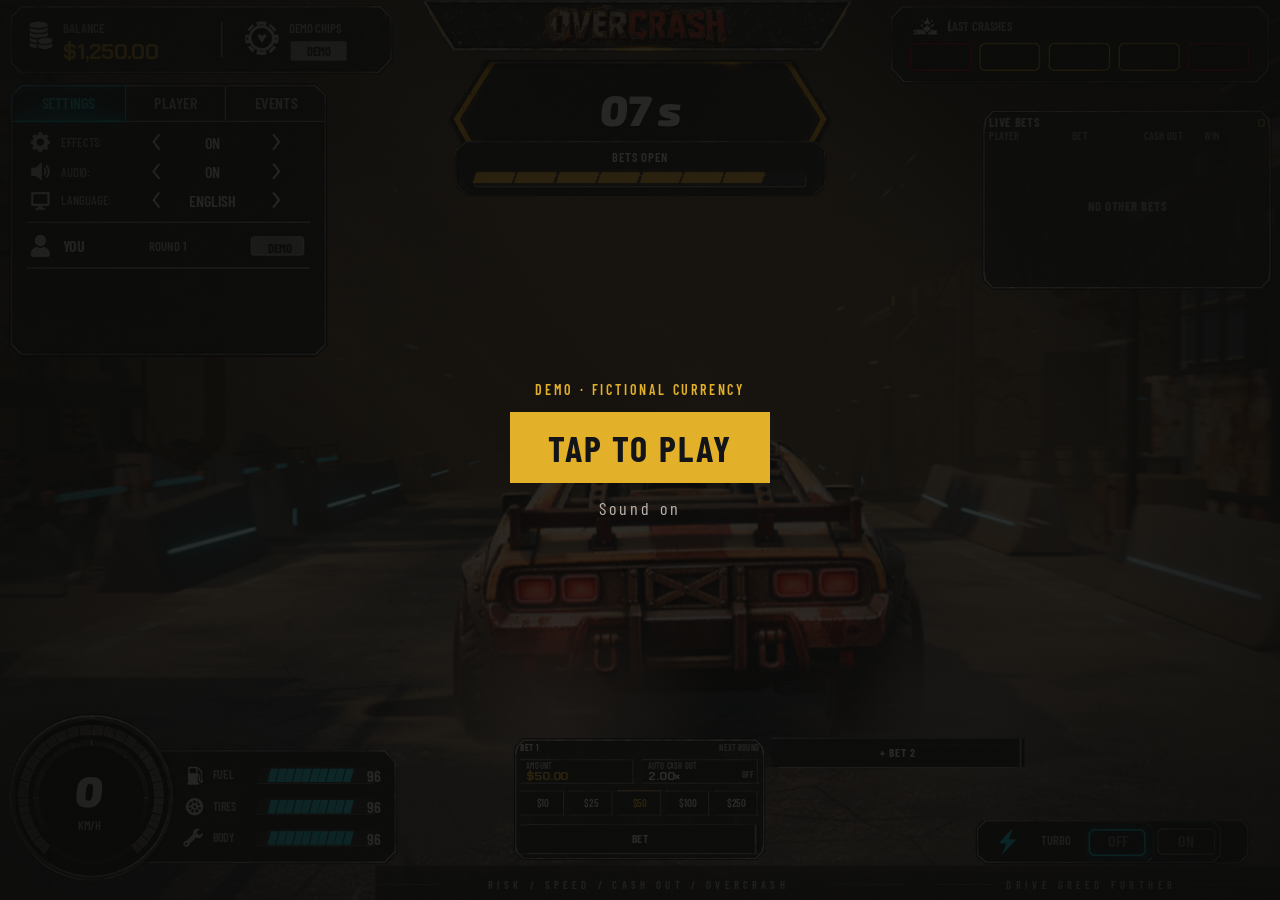
==== commit b19bed43: "Add start gate, iOS video fixes" ====
--- a/game/index.html
+++ b/game/index.html
@@ -7,7 +7,7 @@
 <link rel="preconnect" href="https://fonts.googleapis.com">
 <link rel="preconnect" href="https://fonts.gstatic.com" crossorigin>
 <link href="https://fonts.googleapis.com/css2?family=Barlow+Condensed:ital,wght@0,500;0,600;0,700;1,900&family=Chakra+Petch:wght@700&family=Exo+2:ital,wght@1,900&display=swap" rel="stylesheet">
-<link rel="stylesheet" href="hud.css?v=41">
+<link rel="stylesheet" href="hud.css?v=43">
 </head>
 <body>
 <main class="game" id="game" data-phase="idle">
@@ -187,7 +187,12 @@
       <button type="button" class="again" id="again"><span data-i18n="again">NOVA CORRIDA</span></button>
     </div>
   </div>
+  <button id="startGate" class="gate" type="button" aria-label="Start">
+    <span class="gate-k">DEMO &middot; FICTIONAL CURRENCY</span>
+    <span class="gate-t">TAP TO PLAY</span>
+    <span class="gate-s">Sound on</span>
+  </button>
 </main>
-<script src="hud.js?v=54"></script>
+<script src="hud.js?v=55"></script>
 </body>
 </html>
--- a/game/hud.css
+++ b/game/hud.css
@@ -421,3 +421,13 @@
 .game:not([data-layout=desktop]) .l-empty{font-size:12px}
 .game:not([data-layout=desktop]) .t-k b{font-size:12px}
 .game:not([data-layout=desktop]) #crashCap{display:none}   /* "RODADA ENCERRADA" repete o QUEBROU; no celular deitado ficava com 9 px */
+
+/* Fundo do vídeo: a capa aparece enquanto o vídeo não carregou (iPhone abre o vídeo só depois do primeiro toque) */
+#road{background:#0b0b0a url(assets/video/capa-retrato.jpg?v=4) center/cover no-repeat}
+@media (min-aspect-ratio:5/4){#road{background-image:url(assets/video/capa-paisagem.jpg?v=4)}}
+/* Portão de início */
+.gate{position:absolute;inset:0;z-index:99;display:flex;flex-direction:column;align-items:center;justify-content:center;gap:14px;border:0;cursor:pointer;
+  background:radial-gradient(ellipse at 50% 55%,#0b0b0acc 0%,#0b0b0aee 100%);color:#efe8de;font-family:var(--label);-webkit-tap-highlight-color:transparent}
+.gate-k{font-size:14px;letter-spacing:.2em;color:#e3b02a;font-weight:600}
+.gate-t{font-size:36px;white-space:nowrap;font-weight:700;letter-spacing:.06em;background:#e3b02a;color:#121417;padding:14px 38px}
+.gate-s{font-size:18px;letter-spacing:.18em;color:#b9b4ac}
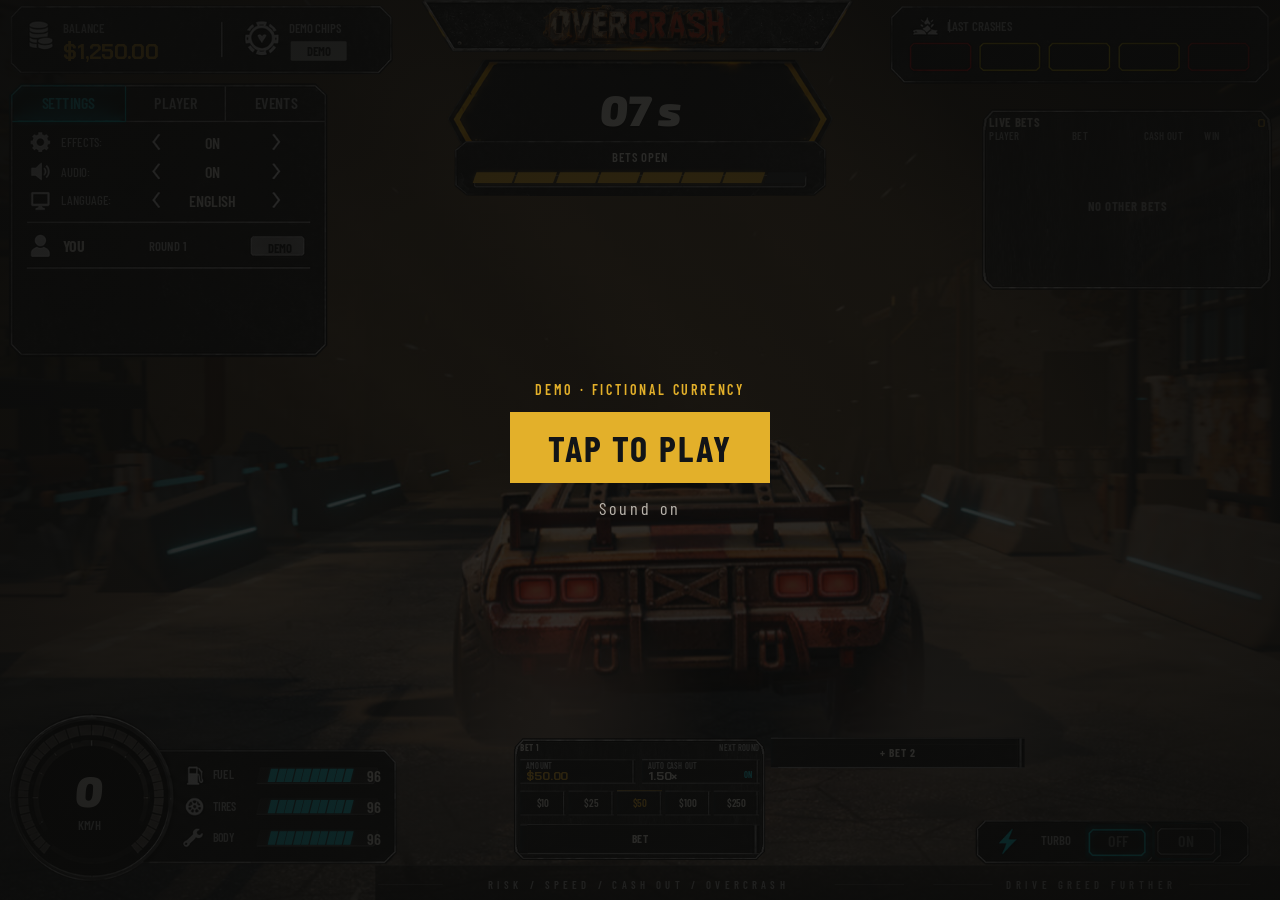
==== commit aaecf2a7: "Demo: auto cash-out 1.5x default, slower pace" ====
--- a/game/index.html
+++ b/game/index.html
@@ -193,6 +193,6 @@
     <span class="gate-s">Sound on</span>
   </button>
 </main>
-<script src="hud.js?v=55"></script>
+<script src="hud.js?v=56"></script>
 </body>
 </html>
